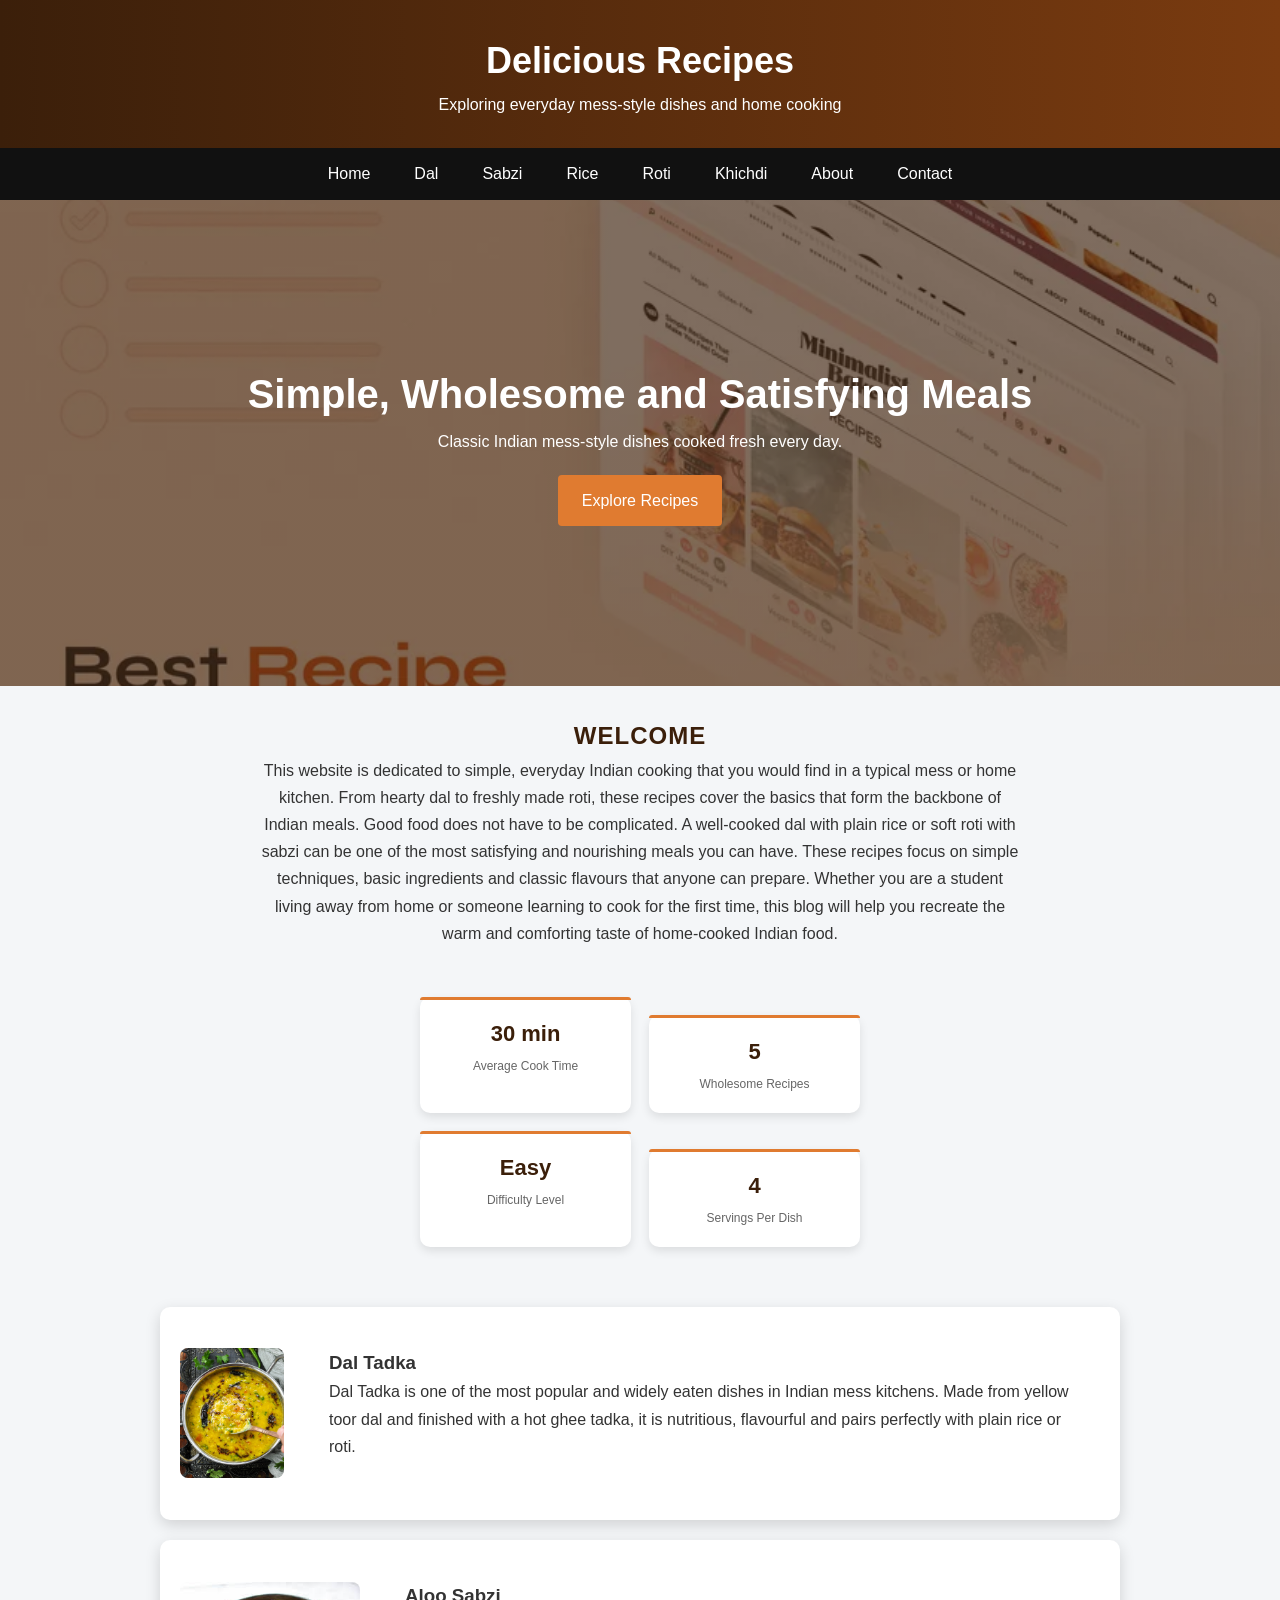
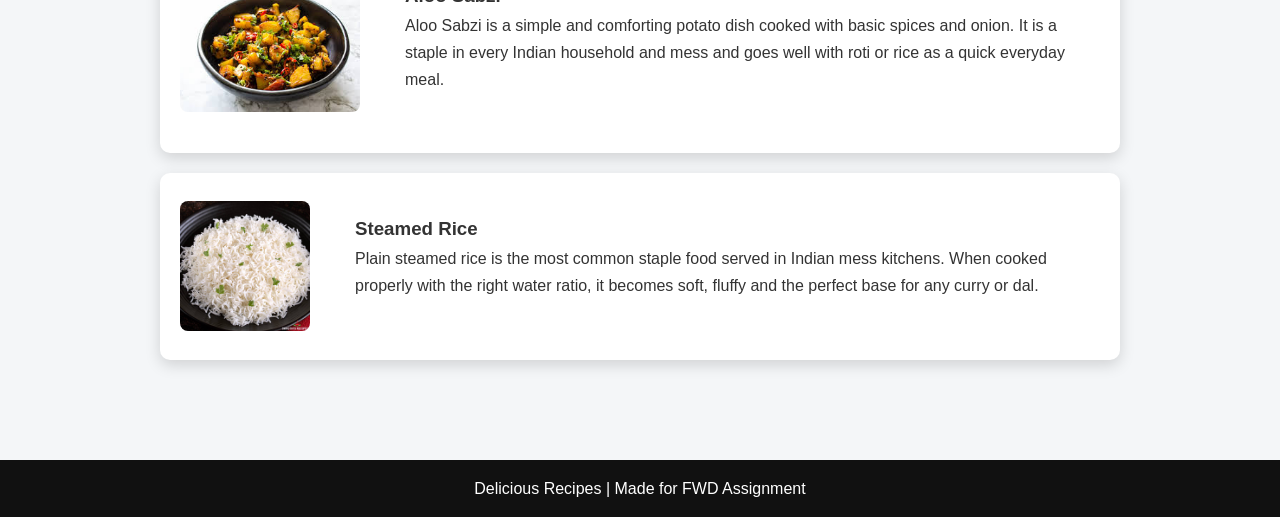
==== index.html @ 55fb0055 "echo "# recipe-website" >> README.md" ====
<!DOCTYPE html>
<html lang="en">

<head>
<meta charset="UTF-8">
<title>Delicious Recipes</title>
<link rel="stylesheet" href="css/style.css">
</head>

<body>

<header>
<h1>Delicious Recipes</h1>
<p>Exploring everyday mess-style dishes and home cooking</p>
</header>

<nav>
<ul class="navbar">
<li><a href="index.html">Home</a></li>
<li><a href="recipe1.html">Dal</a></li>
<li><a href="recipe2.html">Sabzi</a></li>
<li><a href="recipe3.html">Rice</a></li>
<li><a href="recipe4.html">Roti</a></li>
<li><a href="recipe5.html">Khichdi</a></li>
<li><a href="about.html">About</a></li>
<li><a href="contact.html">Contact</a></li>
</ul>
</nav>

<section class="hero">
<h2>Simple, Wholesome and Satisfying Meals</h2>
<p>Classic Indian mess-style dishes cooked fresh every day.</p>
<a href="recipe1.html" class="btn">Explore Recipes</a>
</section>

<section class="intro">
<h2 id="featured-title">Welcome</h2>
<p>
This website is dedicated to simple, everyday Indian cooking that you would
find in a typical mess or home kitchen. From hearty dal to freshly made roti,
these recipes cover the basics that form the backbone of Indian meals.

Good food does not have to be complicated. A well-cooked dal with plain rice
or soft roti with sabzi can be one of the most satisfying and nourishing meals
you can have. These recipes focus on simple techniques, basic ingredients and
classic flavours that anyone can prepare.

Whether you are a student living away from home or someone learning to cook
for the first time, this blog will help you recreate the warm and comforting
taste of home-cooked Indian food.
</p>
</section>

<section class="stats">

<div class="stat">
<h3>30 min</h3>
<p>Average Cook Time</p>
</div>

<div class="stat">
<h3>5</h3>
<p>Wholesome Recipes</p>
</div>

<div class="stat">
<h3>Easy</h3>
<p>Difficulty Level</p>
</div>

<div class="stat">
<h3>4</h3>
<p>Servings Per Dish</p>
</div>

</section>

<section class="recipe-list">

<div class="recipe">
<img src="images/dal.jpg" alt="Dal Tadka">
<div class="recipe-list">
<h3>Dal Tadka</h3>
<p>
Dal Tadka is one of the most popular and widely eaten dishes in Indian mess
kitchens. Made from yellow toor dal and finished with a hot ghee tadka, it is
nutritious, flavourful and pairs perfectly with plain rice or roti.
</p>
</div>
</div>

<div class="recipe">
<img src="images/sabzi.jpg" alt="Aloo Sabzi">
<div class="recipe-list">
<h3>Aloo Sabzi</h3>
<p>
Aloo Sabzi is a simple and comforting potato dish cooked with basic spices
and onion. It is a staple in every Indian household and mess and goes well
with roti or rice as a quick everyday meal.
</p>
</div>
</div>

<div class="recipe">
<img src="images/rice.jpg" alt="Steamed Rice">
<div class="recipe-list">
<h3>Steamed Rice</h3>
<p>
Plain steamed rice is the most common staple food served in Indian mess
kitchens. When cooked properly with the right water ratio, it becomes soft,
fluffy and the perfect base for any curry or dal.
</p>
</div>
</div>

</section>

<footer>
<p>Delicious Recipes | Made for FWD Assignment</p>
</footer>

</body>
</html>
---- css/style.css ----
/* Reset default spacing */
* {
margin: 0;
padding: 0;
box-sizing: border-box;
}

/* Basic page styling */
body {
font-family: 'Segoe UI', Tahoma, Geneva, Verdana, sans-serif;
background: #f4f6f8;
color: #333;
line-height: 1.7;
}

/* Header section */
header {
background: linear-gradient(90deg, #3b1f0a, #7a3b10);
color: white;
text-align: center;
padding: 30px;
}

header h1 {
font-size: 36px;
}

/* Navigation bar */
.navbar {
display: flex;
justify-content: center;
background: #111;
list-style: none;
padding: 12px;
flex-wrap: wrap;
}

.navbar li {
margin: 0 10px;
}

.navbar a {
color: white;
text-decoration: none;
padding: 8px 12px;
}

/* Hover effect for links */
.navbar a:hover {
background: #e07b30;
border-radius: 5px;
}

.navbar a:active {
background: #b85e1e;
}

/* Hero section with background image */
.hero {
background:
linear-gradient(rgba(59,31,10,0.65), rgba(59,31,10,0.65)),
url("../images/hero-food.jpg");
background-size: cover;
background-position: center;
text-align: center;
color: white;
padding: 160px 20px;
}

.hero h2 {
font-size: 40px;
}

/* Button styling */
.btn {
display: inline-block;
margin-top: 20px;
padding: 12px 24px;
background: #e07b30;
color: white;
text-decoration: none;
border-radius: 4px;
}

.btn:hover {
background: #b85e1e;
}

/* Intro text section */
.intro {
padding: 30px 20px 10px;
text-align: center;
max-width: 800px;
margin: auto;
}

#featured-title {
color: #3b1f0a;
text-transform: uppercase;
letter-spacing: 1px;
}

/* Stats grid section */
.stats {
display: grid;
grid-template-columns: repeat(2, 1fr);
gap: 18px;
padding: 20px 20px;
max-width: 480px;
margin: 20px auto;
}

.stat {
background: white;
padding: 18px;
text-align: center;
border-radius: 10px;
box-shadow: 0 4px 10px rgba(0,0,0,0.1);
position: relative;
transition: transform 0.2s ease, box-shadow 0.2s ease;
}

/* Small orange line on top */
.stat::before {
content: "";
position: absolute;
top: 0;
left: 0;
width: 100%;
height: 3px;
background: #e07b30;
border-top-left-radius: 10px;
border-top-right-radius: 10px;
}

.stat:nth-child(2),
.stat:nth-child(4) {
margin-top: 18px;
}

.stat h3 {
font-size: 22px;
color: #3b1f0a;
margin-bottom: 4px;
}

.stat p {
font-size: 12px;
color: #666;
}

/* Hover animation */
.stat:hover {
transform: translateY(-4px);
box-shadow: 0 8px 18px rgba(0,0,0,0.18);
}

/* Featured dishes section */
.recipe-list {
max-width: 1000px;
margin: auto;
padding: 20px 20px 40px;
}

.recipe {
display: flex;
align-items: center;
gap: 25px;
background: white;
padding: 20px;
margin-bottom: 20px;
border-radius: 10px;
box-shadow: 0 5px 15px rgba(0,0,0,0.15);
}

.recipe img {
width: 180px;
border-radius: 8px;
object-fit: cover;
height: 130px;
}

.recipe-text h3 {
margin-bottom: 8px;
color: #3b1f0a;
}

.recipe-text p {
color: #555;
}

/* Recipe page layout */
.blog-grid {
display: grid;
grid-template-columns: repeat(2, 1fr);
gap: 30px;
padding: 50px;
max-width: 1200px;
margin: auto;
}

.post {
background: white;
padding: 25px;
border-radius: 10px;
box-shadow: 0 5px 20px rgba(0,0,0,0.1);
transition: transform 0.3s ease, box-shadow 0.3s ease;
}

.post img {
width: 100%;
border-radius: 8px;
margin-bottom: 15px;
object-fit: cover;
height: 200px;
}

.meta {
color: gray;
font-size: 14px;
margin-bottom: 10px;
}

.post ul {
margin-left: 20px;
margin-bottom: 12px;
}

.post ol {
margin-left: 20px;
margin-bottom: 12px;
}

.post h3 {
margin-top: 15px;
margin-bottom: 8px;
color: #3b1f0a;
}

.post:hover {
transform: translateY(-8px);
box-shadow: 0 10px 25px rgba(0,0,0,0.2);
}

/* Single recipe page */
.recipe-single {
max-width: 800px;
margin: 40px auto;
padding: 0 20px 40px;
background: white;
border-radius: 10px;
box-shadow: 0 5px 20px rgba(0,0,0,0.1);
}

.recipe-single img {
width: 100%;
border-radius: 10px 10px 0 0;
object-fit: cover;
height: 320px;
}

.recipe-single .recipe-body {
padding: 30px;
}

.recipe-single h2 {
color: #3b1f0a;
font-size: 32px;
margin-bottom: 8px;
}

.recipe-single .meta {
color: gray;
font-size: 14px;
margin-bottom: 20px;
}

.recipe-info {
display: flex;
gap: 20px;
margin-bottom: 20px;
flex-wrap: wrap;
}

.recipe-info span {
background: #fff3e8;
border: 1px solid #e07b30;
color: #3b1f0a;
padding: 6px 14px;
border-radius: 20px;
font-size: 14px;
font-weight: 600;
}

.recipe-single h3 {
margin-top: 24px;
margin-bottom: 10px;
color: #3b1f0a;
font-size: 20px;
border-left: 4px solid #e07b30;
padding-left: 10px;
}

.recipe-single ul,
.recipe-single ol {
margin-left: 22px;
margin-bottom: 12px;
color: #444;
}

.recipe-single li {
margin-bottom: 6px;
}

/* Contact form */
.contact {
padding: 40px;
max-width: 500px;
margin: auto;
}

.contact label {
display: block;
margin-top: 14px;
font-weight: 600;
color: #3b1f0a;
}

input, textarea {
width: 100%;
padding: 10px;
margin: 8px 0;
border: 1px solid #ccc;
border-radius: 4px;
}

input:focus, textarea:focus {
border-color: #e07b30;
outline: none;
}

button {
margin-top: 10px;
padding: 10px 20px;
background: #3b1f0a;
color: white;
border: none;
border-radius: 4px;
cursor: pointer;
}

button:hover {
background: #e07b30;
}

/* Footer */
footer {
background: #111;
color: white;
text-align: center;
padding: 15px;
margin-top: 40px;
}

/* Page banner for inner pages */
.page-banner {
background:
linear-gradient(rgba(0,0,0,0.55), rgba(0,0,0,0.55)),
url("../images/hero-food.jpg");
background-size: cover;
background-position: center;
height: 300px;
display: flex;
align-items: center;
justify-content: center;
color: white;
text-align: center;
}

.page-banner h1 {
font-size: 42px;
letter-spacing: 1px;
}

/* Responsive design for smaller screens */
@media (max-width: 900px) {

.blog-grid {
grid-template-columns: 1fr;
padding: 20px;
}

.stats {
grid-template-columns: 1fr;
}

.recipe {
flex-direction: column;
text-align: center;
}

.navbar {
gap: 4px;
}

.recipe-info {
flex-direction: column;
gap: 10px;
}

}
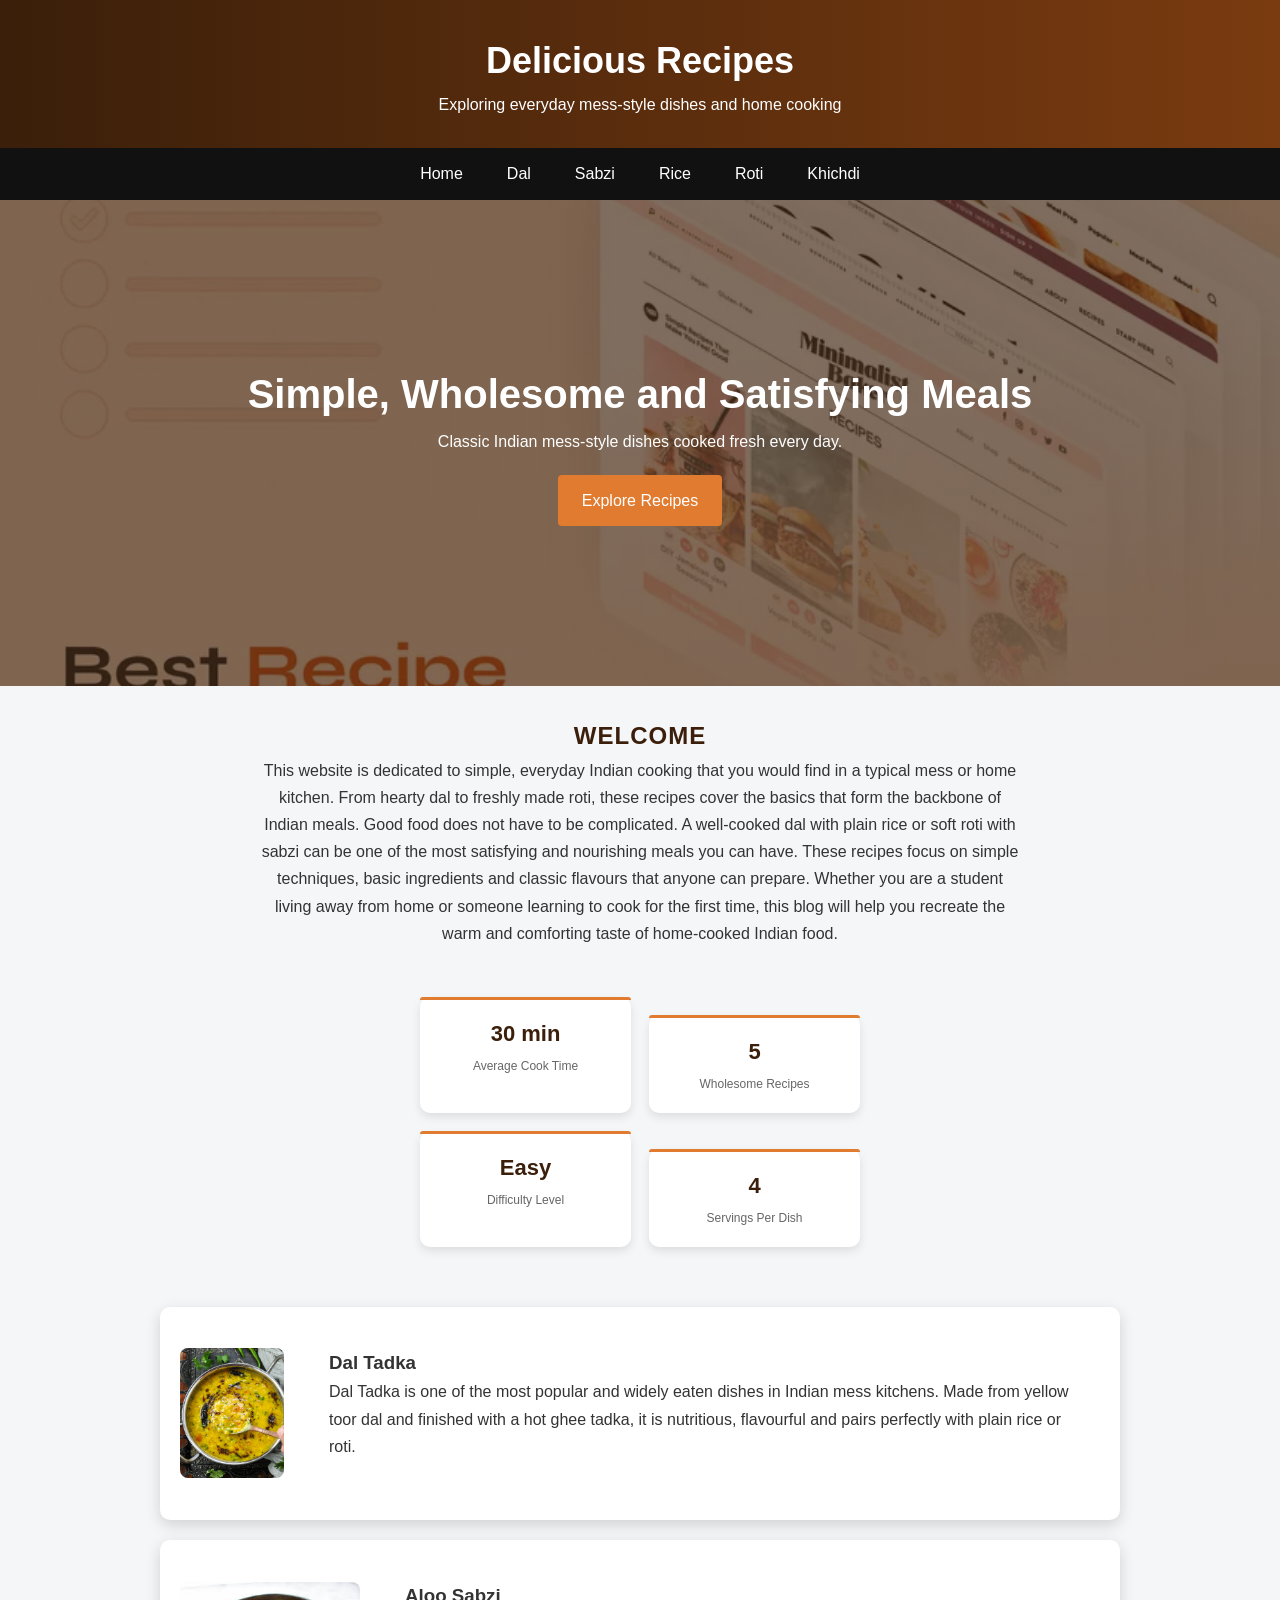
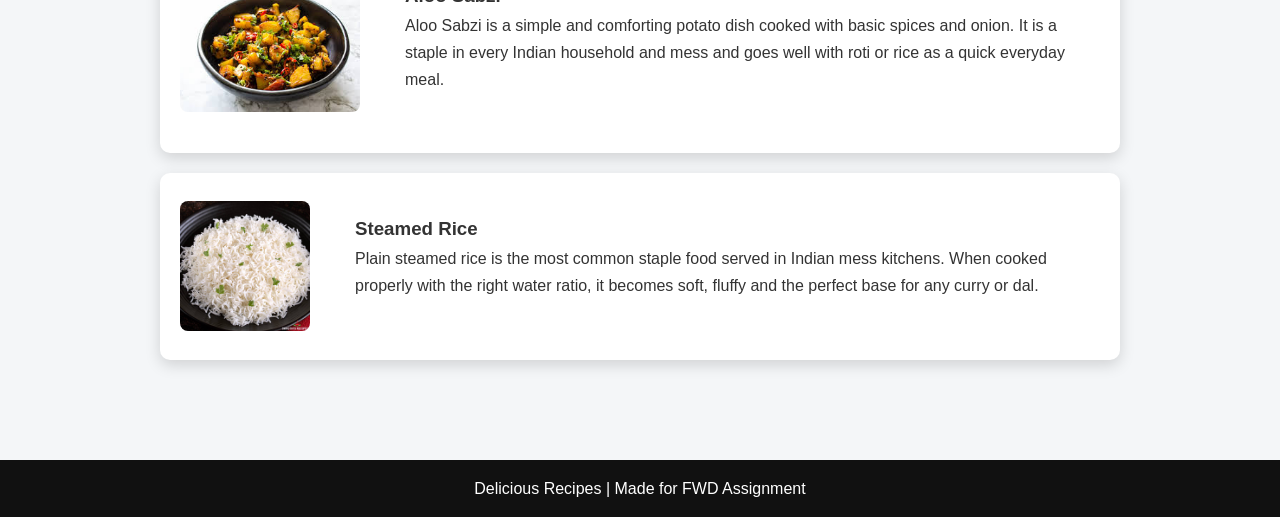
==== commit 7c173d3b: "Update index.html" ====
--- a/index.html
+++ b/index.html
@@ -22,8 +22,7 @@
 <li><a href="recipe3.html">Rice</a></li>
 <li><a href="recipe4.html">Roti</a></li>
 <li><a href="recipe5.html">Khichdi</a></li>
-<li><a href="about.html">About</a></li>
-<li><a href="contact.html">Contact</a></li>
+
 </ul>
 </nav>
 
